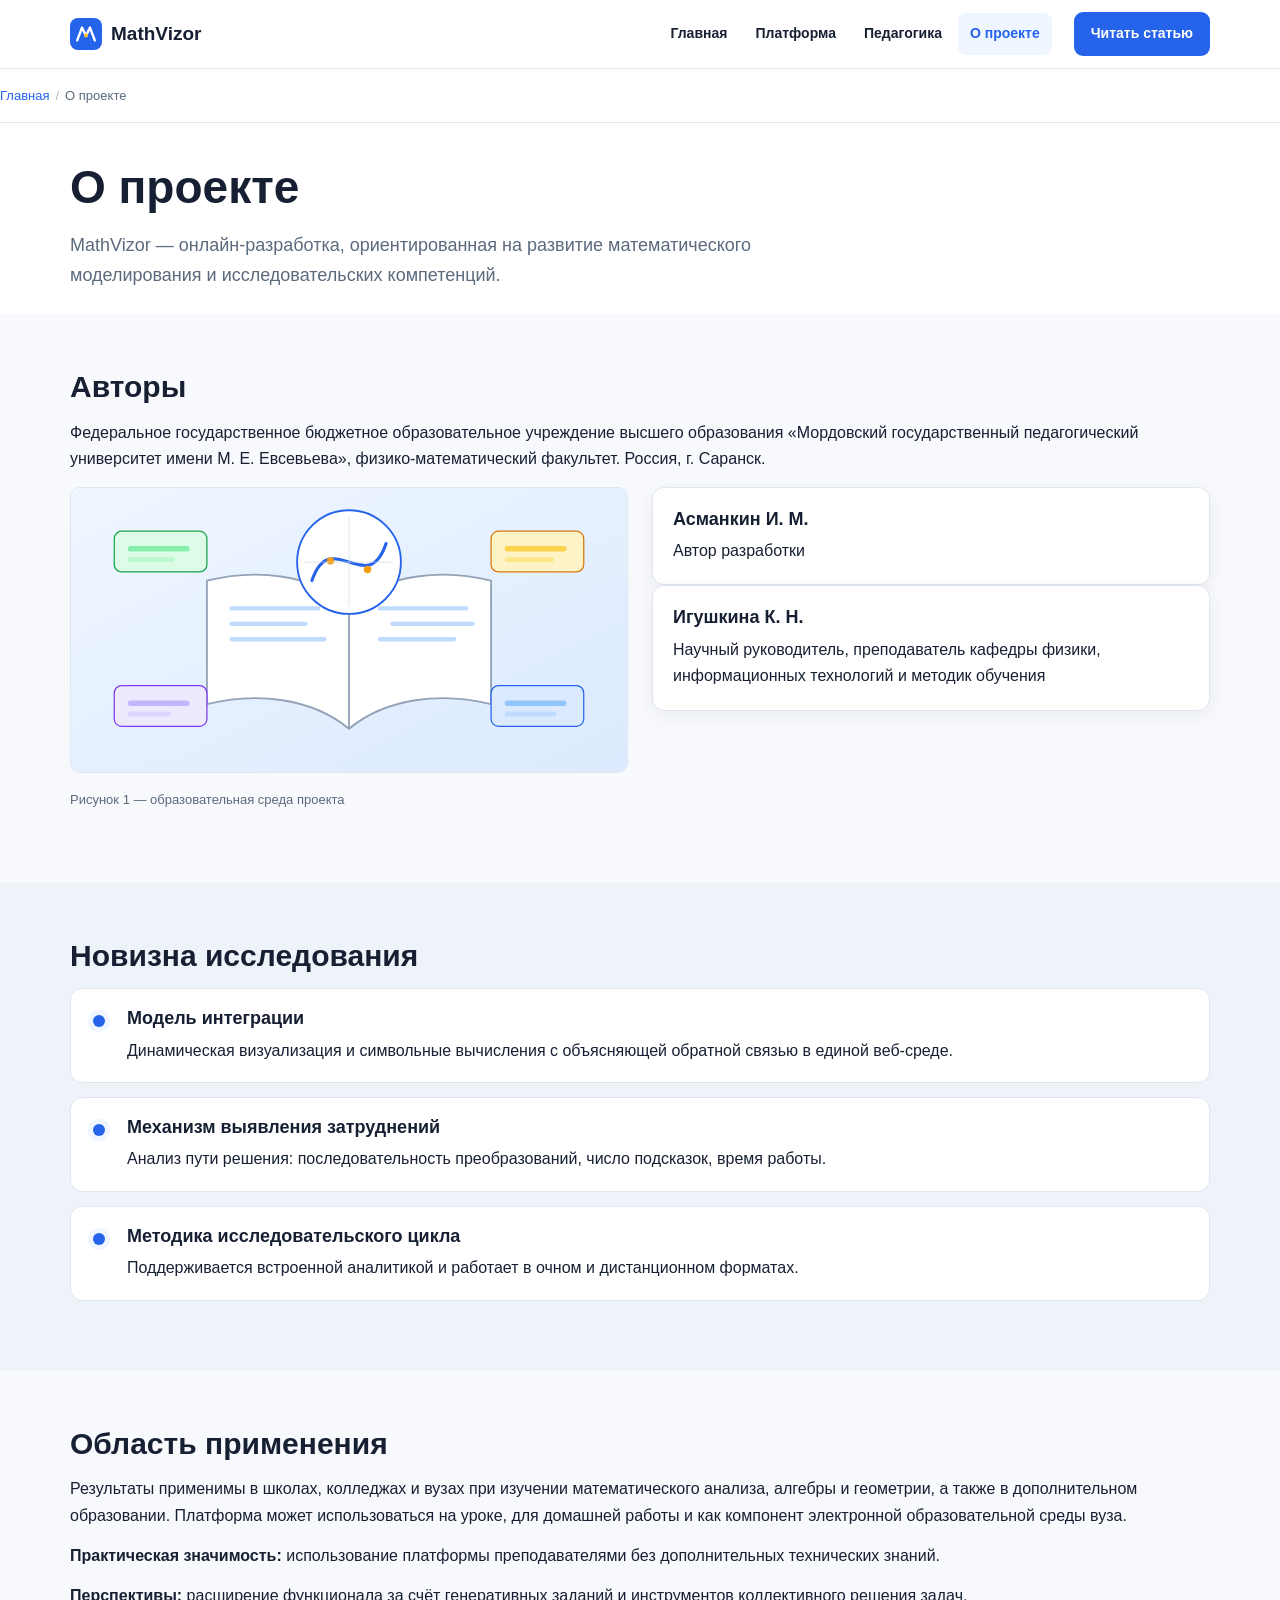
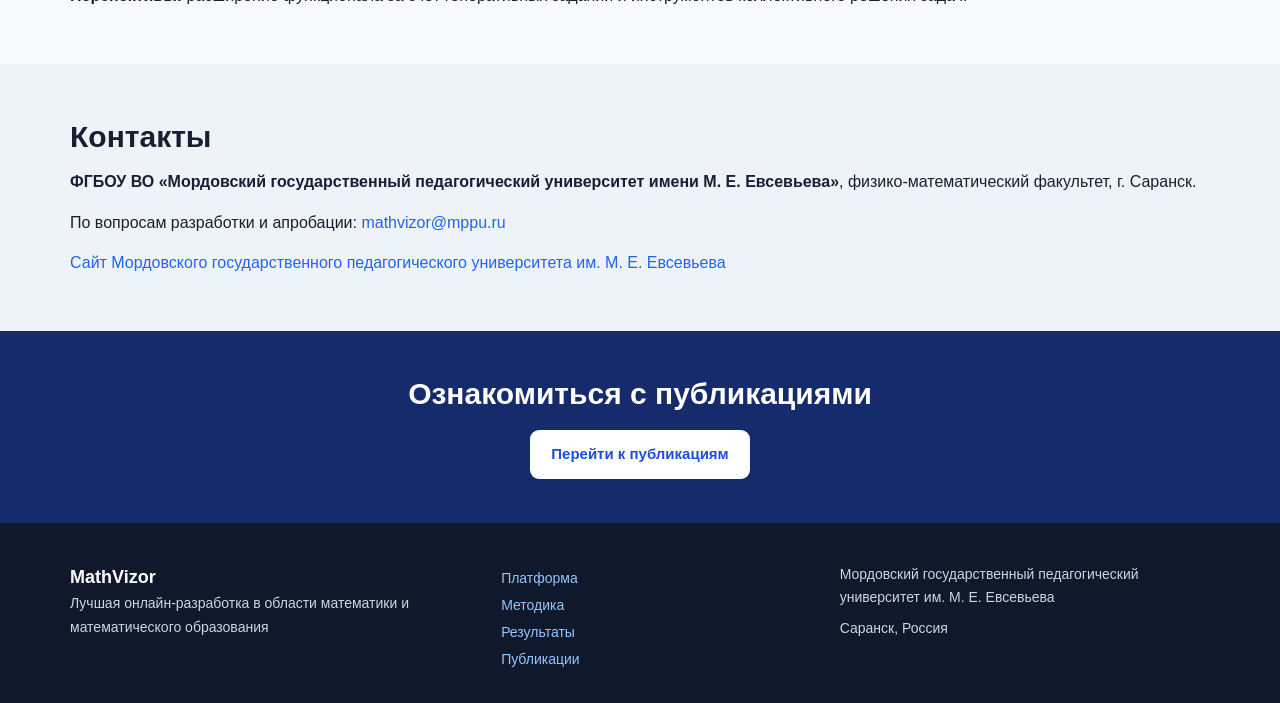
==== about.html @ 85812531 "git gut" ====
<!doctype html>
<head>
  <meta charset="utf-8">
  <meta name="viewport" content="width=device-width, initial-scale=1">
  <title>О проекте — MathVizor</title>
  <meta name="description" content="Авторы, новизна и область применения платформы MathVizor; Мордовский государственный педагогический университет, Саранск.">
  <meta property="og:title" content="О проекте — MathVizor">
  <meta property="og:description" content="Авторы, новизна и область применения платформы MathVizor; Мордовский государственный педагогический университет, Саранск.">
  <meta property="og:type" content="website">
  <link rel="icon" href="assets/img/favicon.svg" type="image/svg+xml">
  <link rel="stylesheet" href="assets/css/style.css">
</head>
<body>
  <a class="skip-link" href="#main">Перейти к содержимому</a>

  <!-- ================= ШАПКА (дублируется на всех страницах) ================= -->
  <header class="site-header">
    <div class="container header-inner">
      <a class="logo" href="index.html" aria-label="MathVizor — на главную">
        <img src="assets/img/logo.svg" alt="" width="32" height="32">
        <span>MathVizor</span>
      </a>

      <nav class="main-nav" id="main-nav" aria-label="Основная навигация">
        <ul class="nav-list">
          <li><a href="index.html">Главная</a></li>
          <li class="has-submenu">
            <a href="platform.html">Платформа</a>
            <ul class="submenu">
              <li><a href="platform.html">Возможности и интерфейс</a></li>
              <li><a href="technology.html">Архитектура и технологии</a></li>
              <li><a href="tasks.html">Задания и обратная связь</a></li>
            </ul>
          </li>
          <li class="has-submenu">
            <a href="pedagogy.html">Педагогика</a>
            <ul class="submenu">
              <li><a href="pedagogy.html">Педагогический дизайн</a></li>
              <li><a href="methodology.html">Методика использования</a></li>
              <li><a href="results.html">Результаты апробации</a></li>
            </ul>
          </li>
          <li class="has-submenu">
            <a href="about.html" class="is-active" aria-current="page">О проекте</a>
            <ul class="submenu">
              <li><a href="about.html#authors">Авторы</a></li>
              <li><a href="publications.html">Публикации</a></li>
              <li><a href="about.html#contacts">Контакты</a></li>
            </ul>
          </li>
        </ul>
      </nav>

      <a class="btn btn-primary header-cta" href="publications.html">Читать статью</a>
      <button class="nav-toggle" type="button" aria-expanded="false"
              aria-controls="main-nav" aria-label="Открыть меню">
        <span></span><span></span><span></span>
      </button>
    </div>
  </header>


  <main id="main">
<nav class="breadcrumbs" aria-label="Хлебные крошки"><ol><li><a href="index.html">Главная</a></li><li aria-current="page">О проекте</li></ol></nav>

<section class="page-head">
  <div class="container">
    <h1>О проекте</h1>
    <p class="lead">MathVizor — онлайн-разработка, ориентированная на развитие математического моделирования и исследовательских компетенций.</p>
  </div>
</section>

<section class="section" id="authors">
  <div class="container">
    <h2>Авторы</h2>
    <p>Федеральное государственное бюджетное образовательное учреждение высшего образования «Мордовский государственный педагогический университет имени М. Е. Евсевьева», физико-математический факультет. Россия, г. Саранск.</p>
    <div class="two-columns">
      <figure>
        <img src="assets/img/education-abstract.svg" alt="Иллюстрация образовательной среды: книга, график функции и карточки этапов обучения">
        <figcaption>Рисунок 1 — образовательная среда проекта</figcaption>
      </figure>
      <div>
        <article class="card"><h3>Асманкин И. М.</h3><p>Автор разработки</p></article>
        <article class="card"><h3>Игушкина К. Н.</h3><p>Научный руководитель, преподаватель кафедры физики, информационных технологий и методик обучения</p></article>
      </div>
    </div>
  </div>
</section>

<section class="section section-alt" id="novelty">
  <div class="container">
    <h2>Новизна исследования</h2>
    <ol class="timeline">
      <li><h3>Модель интеграции</h3><p>Динамическая визуализация и символьные вычисления с объясняющей обратной связью в единой веб-среде.</p></li>
      <li><h3>Механизм выявления затруднений</h3><p>Анализ пути решения: последовательность преобразований, число подсказок, время работы.</p></li>
      <li><h3>Методика исследовательского цикла</h3><p>Поддерживается встроенной аналитикой и работает в очном и дистанционном форматах.</p></li>
    </ol>
  </div>
</section>

<section class="section" id="application">
  <div class="container">
    <h2>Область применения</h2>
    <p>Результаты применимы в школах, колледжах и вузах при изучении математического анализа, алгебры и геометрии, а также в дополнительном образовании. Платформа может использоваться на уроке, для домашней работы и как компонент электронной образовательной среды вуза.</p>
    <p><strong>Практическая значимость:</strong> использование платформы преподавателями без дополнительных технических знаний.</p>
    <p><strong>Перспективы:</strong> расширение функционала за счёт генеративных заданий и инструментов коллективного решения задач.</p>
  </div>
</section>

<section class="section section-alt" id="contacts">
  <div class="container">
    <h2>Контакты</h2>
    <p><strong>ФГБОУ ВО «Мордовский государственный педагогический университет имени М. Е. Евсевьева»</strong>, физико-математический факультет, г. Саранск.</p>
    <p>По вопросам разработки и апробации: <a href="mailto:mathvizor@mppu.ru">mathvizor@mppu.ru</a></p>
    <p><a href="https://www.mppu.ru/" target="_blank" rel="noopener">Сайт Мордовского государственного педагогического университета им. М. Е. Евсевьева</a></p>
  </div>
</section>

<section class="cta">
  <div class="container"><h2>Ознакомиться с публикациями</h2><a class="btn btn-light" href="publications.html">Перейти к публикациям</a></div>
</section>
  </main>

  <!-- ================= ПОДВАЛ (дублируется на всех страницах) ================= -->
  <footer class="site-footer">
    <div class="container footer-grid">
      <div>
        <strong>MathVizor</strong>
        <p>Лучшая онлайн-разработка в области математики и математического образования</p>
      </div>
      <nav aria-label="Ссылки в подвале">
        <ul>
          <li><a href="platform.html">Платформа</a></li>
          <li><a href="methodology.html">Методика</a></li>
          <li><a href="results.html">Результаты</a></li>
          <li><a href="publications.html">Публикации</a></li>
        </ul>
      </nav>
      <div>
        <p>Мордовский государственный педагогический университет им. М. Е. Евсевьева</p>
        <p>Саранск, Россия</p>
      </div>
    </div>
  </footer>

  <script src="assets/js/main.js" defer></script>
</body>
</html>
---- assets/css/style.css ----
/* MathVizor — стили статического сайта */
:root {
  --ink: #172033;
  --muted: #5b6a7d;
  --line: #dfe6ef;
  --bg: #f7f9fc;
  --card: #ffffff;
  --accent: #2563eb;
  --accent-dark: #1d4ed8;
  --accent-soft: #eff6ff;
  --radius: 12px;
  --shadow: 0 4px 18px rgba(23, 32, 51, .06);
}

*, *::before, *::after { box-sizing: border-box; }
html { scroll-behavior: smooth; }
body {
  margin: 0;
  font: 16px/1.65 "Segoe UI", Arial, sans-serif;
  color: var(--ink);
  background: var(--bg);
}
img, svg { max-width: 100%; height: auto; }
a { color: var(--accent); text-decoration: none; }
a:hover { color: var(--accent-dark); text-decoration: underline; }
h1, h2, h3 { line-height: 1.25; }
h1 { font-size: clamp(30px, 4vw, 46px); margin: 0 0 14px; }
h2 { font-size: clamp(23px, 3vw, 30px); margin: 0 0 14px; }
h3 { font-size: 18px; margin: 0 0 8px; }
p { margin: 0 0 14px; }
ol, ul { margin: 0 0 16px; padding-left: 22px; }
li { margin: 4px 0; }
.container { width: min(1140px, 92%); margin: 0 auto; }

.visually-hidden {
  position: absolute; width: 1px; height: 1px; padding: 0; margin: -1px;
  overflow: hidden; clip: rect(0 0 0 0); white-space: nowrap; border: 0;
}
.skip-link {
  position: absolute; left: -9999px; top: 0; z-index: 100;
  background: #fff; padding: 10px 16px; border: 2px solid var(--accent);
}
.skip-link:focus { left: 12px; top: 12px; }

/* ---------- Шапка ---------- */
.site-header {
  position: sticky; top: 0; z-index: 50;
  background: rgba(255,255,255,.96);
  border-bottom: 1px solid var(--line);
  backdrop-filter: blur(10px);
}
.header-inner {
  display: flex; align-items: center; gap: 22px;
  min-height: 68px;
}
.logo {
  display: inline-flex; align-items: center; gap: 9px;
  font-weight: 800; font-size: 19px; color: var(--ink); white-space: nowrap;
}
.logo:hover { text-decoration: none; color: var(--accent); }
.logo img { width: 32px; height: 32px; }

.main-nav { margin-left: auto; }
.nav-list { display: flex; gap: 4px; list-style: none; margin: 0; padding: 0; }
.nav-list > li { position: relative; margin: 0; }
.nav-list > li > a {
  display: block; padding: 9px 12px; border-radius: 8px;
  font-size: 14px; font-weight: 600; color: var(--ink);
}
.nav-list > li > a:hover { background: var(--accent-soft); color: var(--accent); text-decoration: none; }
.nav-list a.is-active { color: var(--accent); background: var(--accent-soft); }
.submenu {
  display: none; position: absolute; top: 100%; left: 0; z-index: 60;
  min-width: 230px; list-style: none; margin: 0; padding: 8px;
  background: #fff; border: 1px solid var(--line);
  border-radius: 10px; box-shadow: var(--shadow);
}
.has-submenu:hover > .submenu,
.has-submenu:focus-within > .submenu { display: block; }
.submenu li { margin: 0; }
.submenu a { display: block; padding: 8px 10px; border-radius: 6px; font-size: 14px; color: var(--ink); }
.submenu a:hover { background: var(--accent-soft); text-decoration: none; }

.btn {
  display: inline-block; padding: 11px 20px; border-radius: 9px;
  font-weight: 700; font-size: 15px; border: 1px solid transparent; cursor: pointer;
}
.btn:hover { text-decoration: none; }
.btn-primary { background: var(--accent); color: #fff; }
.btn-primary:hover { background: var(--accent-dark); color: #fff; }
.btn-ghost { border-color: rgba(255,255,255,.7); color: #fff; }
.btn-ghost:hover { background: rgba(255,255,255,.12); color: #fff; }
.btn-light { background: #fff; color: var(--accent-dark); }
.btn-light:hover { background: #eef2ff; color: var(--accent-dark); }
.header-cta { white-space: nowrap; font-size: 14px; padding: 9px 16px; }

.nav-toggle {
  display: none; flex-direction: column; gap: 4px;
  background: none; border: 1px solid var(--line); border-radius: 8px;
  padding: 8px; cursor: pointer;
}
.nav-toggle span { display: block; width: 20px; height: 2px; background: var(--ink); }

/* ---------- Главная ---------- */
.hero {
  background: linear-gradient(135deg, #152b6b 0%, #2563eb 100%);
  color: #fff; padding: 64px 0 58px;
}
.hero h1 { font-size: clamp(46px, 8vw, 76px); margin: 0 0 8px; letter-spacing: -.02em; }
.hero .eyebrow {
  margin: 0 0 14px; font-size: 13px; letter-spacing: .08em;
  text-transform: uppercase; opacity: .85; max-width: 720px;
}
.hero .lead { font-size: clamp(18px, 2.2vw, 22px); max-width: 760px; opacity: .96; }
.hero .actions { display: flex; gap: 12px; flex-wrap: wrap; margin-top: 26px; }

.stats { background: #fff; border-bottom: 1px solid var(--line); }
.stats-grid {
  list-style: none; margin: 0; padding: 26px 0;
  display: grid; grid-template-columns: repeat(4, 1fr); gap: 18px;
}
.stats-grid li { margin: 0; text-align: center; }
.stats-grid strong { display: block; font-size: clamp(24px, 3vw, 34px); color: var(--accent); }
.stats-grid span { font-size: 14px; color: var(--muted); }
.stats-grid.compact { padding: 10px 0; }
.stats-grid.compact strong { font-size: 26px; }

.section { padding: 54px 0; }
.section-alt { background: #eef3f9; }
.section > .container > p:last-child { margin-bottom: 0; }
.mt { margin-top: 18px; }
.small { font-size: 13px; color: var(--muted); }
.text-link { font-weight: 700; }

.steps { list-style: none; padding: 0; counter-reset: step; }
.steps li {
  position: relative; padding: 12px 0 12px 52px; margin: 0;
  border-bottom: 1px solid var(--line); counter-increment: step;
}
.steps li::before {
  content: counter(step); position: absolute; left: 0; top: 10px;
  width: 32px; height: 32px; border-radius: 50%;
  background: var(--accent); color: #fff; font-weight: 700;
  display: grid; place-items: center; font-size: 14px;
}
.steps-inline { display: flex; flex-wrap: wrap; gap: 10px; }
.steps-inline li {
  border: 1px solid var(--line); border-radius: 999px;
  padding: 8px 16px 8px 44px; background: #fff; flex: 1 1 auto;
}
.steps-inline li::before { top: 5px; width: 26px; height: 26px; font-size: 13px; }

.card-grid {
  list-style: none; padding: 0;
  display: grid; grid-template-columns: repeat(auto-fit, minmax(250px, 1fr)); gap: 16px;
}
.card-grid.four { grid-template-columns: repeat(auto-fit, minmax(220px, 1fr)); }
.card {
  background: var(--card); border: 1px solid var(--line);
  border-radius: var(--radius); padding: 20px; box-shadow: var(--shadow);
}
.card p:last-child { margin-bottom: 0; }

figure { margin: 0 0 18px; }
figcaption { font-size: 13px; color: var(--muted); margin-top: 8px; }
.table-block { overflow-x: auto; }
.data-table { background: #fff; font-size: 14px; }
.data-table caption { font-weight: 700; text-align: left; padding: 10px 0; color: var(--ink); }
.data-table th, .data-table td { border: 1px solid var(--line); padding: 10px 12px; vertical-align: top; }
.data-table thead th { background: var(--accent-soft); }
.data-table tbody th { font-weight: 600; width: 30%; }

.note {
  border-left: 4px solid var(--accent); background: var(--accent-soft);
  padding: 14px 18px; border-radius: 0 10px 10px 0; margin: 20px 0 0;
  font-size: 14px;
}
.note:last-child { margin-bottom: 0; }

.cta { background: #152b6b; color: #fff; padding: 44px 0; text-align: center; }
.cta h2 { margin-bottom: 18px; }

/* ---------- Внутренние страницы ---------- */
.breadcrumbs { background: #fff; border-bottom: 1px solid var(--line); }
.breadcrumbs ol {
  list-style: none; display: flex; flex-wrap: wrap; gap: 6px;
  margin: 0; padding: 12px 0; font-size: 13px; color: var(--muted);
}
.breadcrumbs li:not(:last-child)::after { content: "/"; margin-left: 6px; color: #aab5c4; }
.page-head { background: #fff; padding: 36px 0 10px; }
.page-head .lead { max-width: 780px; color: var(--muted); font-size: 18px; }
.two-columns {
  display: grid; grid-template-columns: repeat(auto-fit, minmax(300px, 1fr)); gap: 24px;
}
.two-columns > figure { align-self: start; }

.timeline { list-style: none; padding: 0; }
.timeline li {
  position: relative; margin: 0 0 14px; padding: 18px 20px 18px 56px;
  background: #fff; border: 1px solid var(--line); border-radius: var(--radius);
}
.timeline li::before {
  content: ""; position: absolute; left: 22px; top: 26px;
  width: 12px; height: 12px; border-radius: 50%; background: var(--accent);
  box-shadow: 0 0 0 5px var(--accent-soft);
}
.timeline p:last-child { margin-bottom: 0; }

.accordion {
  background: #fff; border: 1px solid var(--line);
  border-radius: 10px; padding: 12px 18px; margin-bottom: 10px;
}
.accordion summary { cursor: pointer; font-weight: 700; }
.accordion p { margin: 12px 0 4px; color: var(--muted); }

.pub-list li { margin-bottom: 10px; }

/* ---------- Галерея фотографий ---------- */
.gallery {
  display: grid; grid-template-columns: repeat(auto-fit, minmax(230px, 1fr)); gap: 16px;
}
.gallery figure { background: #fff; border: 1px solid var(--line); border-radius: var(--radius); padding: 12px; }
.gallery img { border-radius: 8px; width: 100%; aspect-ratio: 4 / 3; object-fit: cover; background: #eef2f7; }
.gallery figcaption { font-weight: 600; text-align: center; }

/* ---------- Подвал ---------- */
.site-footer { background: #10192b; color: #cbd5e1; padding: 40px 0 28px; font-size: 14px; }
.site-footer a { color: #93c5fd; }
.footer-grid { display: grid; grid-template-columns: 1.3fr 1fr 1.2fr; gap: 30px; }
.footer-grid strong { color: #fff; font-size: 18px; }
.footer-grid ul { list-style: none; padding: 0; margin: 0; }
.footer-grid p { margin-bottom: 8px; }

/* ---------- Адаптив ---------- */
@media (max-width: 900px) {
  .nav-toggle { display: inline-flex; }
  .main-nav {
    display: none; position: absolute; top: 100%; left: 0; right: 0;
    background: #fff; border-bottom: 1px solid var(--line); padding: 10px 4%;
    box-shadow: var(--shadow);
  }
  .main-nav.is-open { display: block; }
  .nav-list { flex-direction: column; }
  .nav-list > li > a { padding: 10px 12px; }
  .submenu { position: static; box-shadow: none; border: 0; padding: 0 0 0 12px; }
  .has-submenu:hover > .submenu, .has-submenu:focus-within > .submenu { display: block; }
  .header-cta { display: none; }
  .footer-grid { grid-template-columns: 1fr; gap: 18px; }
}
@media (max-width: 620px) {
  .stats-grid { grid-template-columns: repeat(2, 1fr); }
  .section { padding: 38px 0; }
  .hero { padding: 46px 0 40px; }
  .data-table { font-size: 13px; }
  .data-table th, .data-table td { padding: 8px; }
  .data-table tbody th { width: auto; }
}
/* ---------- Иллюстрации ---------- */
.hero-inner {
  position: relative;
  display: grid;
  grid-template-columns: minmax(0, 1fr) minmax(280px, 42%);
  gap: 26px;
  align-items: center;
}
.hero-inner > .eyebrow,
.hero-inner > h1,
.hero-inner > .lead,
.hero-inner > .actions { grid-column: 1; }
.hero-art {
  grid-column: 2;
  grid-row: 1 / span 4;
  margin: 0;
}
.hero-art img {
  border-radius: 14px;
  border: 1px solid rgba(255,255,255,.25);
  box-shadow: 0 18px 45px rgba(0,0,0,.28);
}
.cycle-figure { max-width: 420px; margin: 0 auto 26px; }
.two-columns figure img { border-radius: 10px; border: 1px solid var(--line); }
.gallery img { object-fit: cover; background: #fff; }

@media (max-width: 900px) {
  .hero-inner { grid-template-columns: 1fr; }
  .hero-art { grid-column: 1; grid-row: auto; margin-top: 22px; }
}

@media print {
  .site-header, .nav-toggle, .cta, .skip-link { display: none; }
  body { background: #fff; }
  .section { padding: 18px 0; }
}
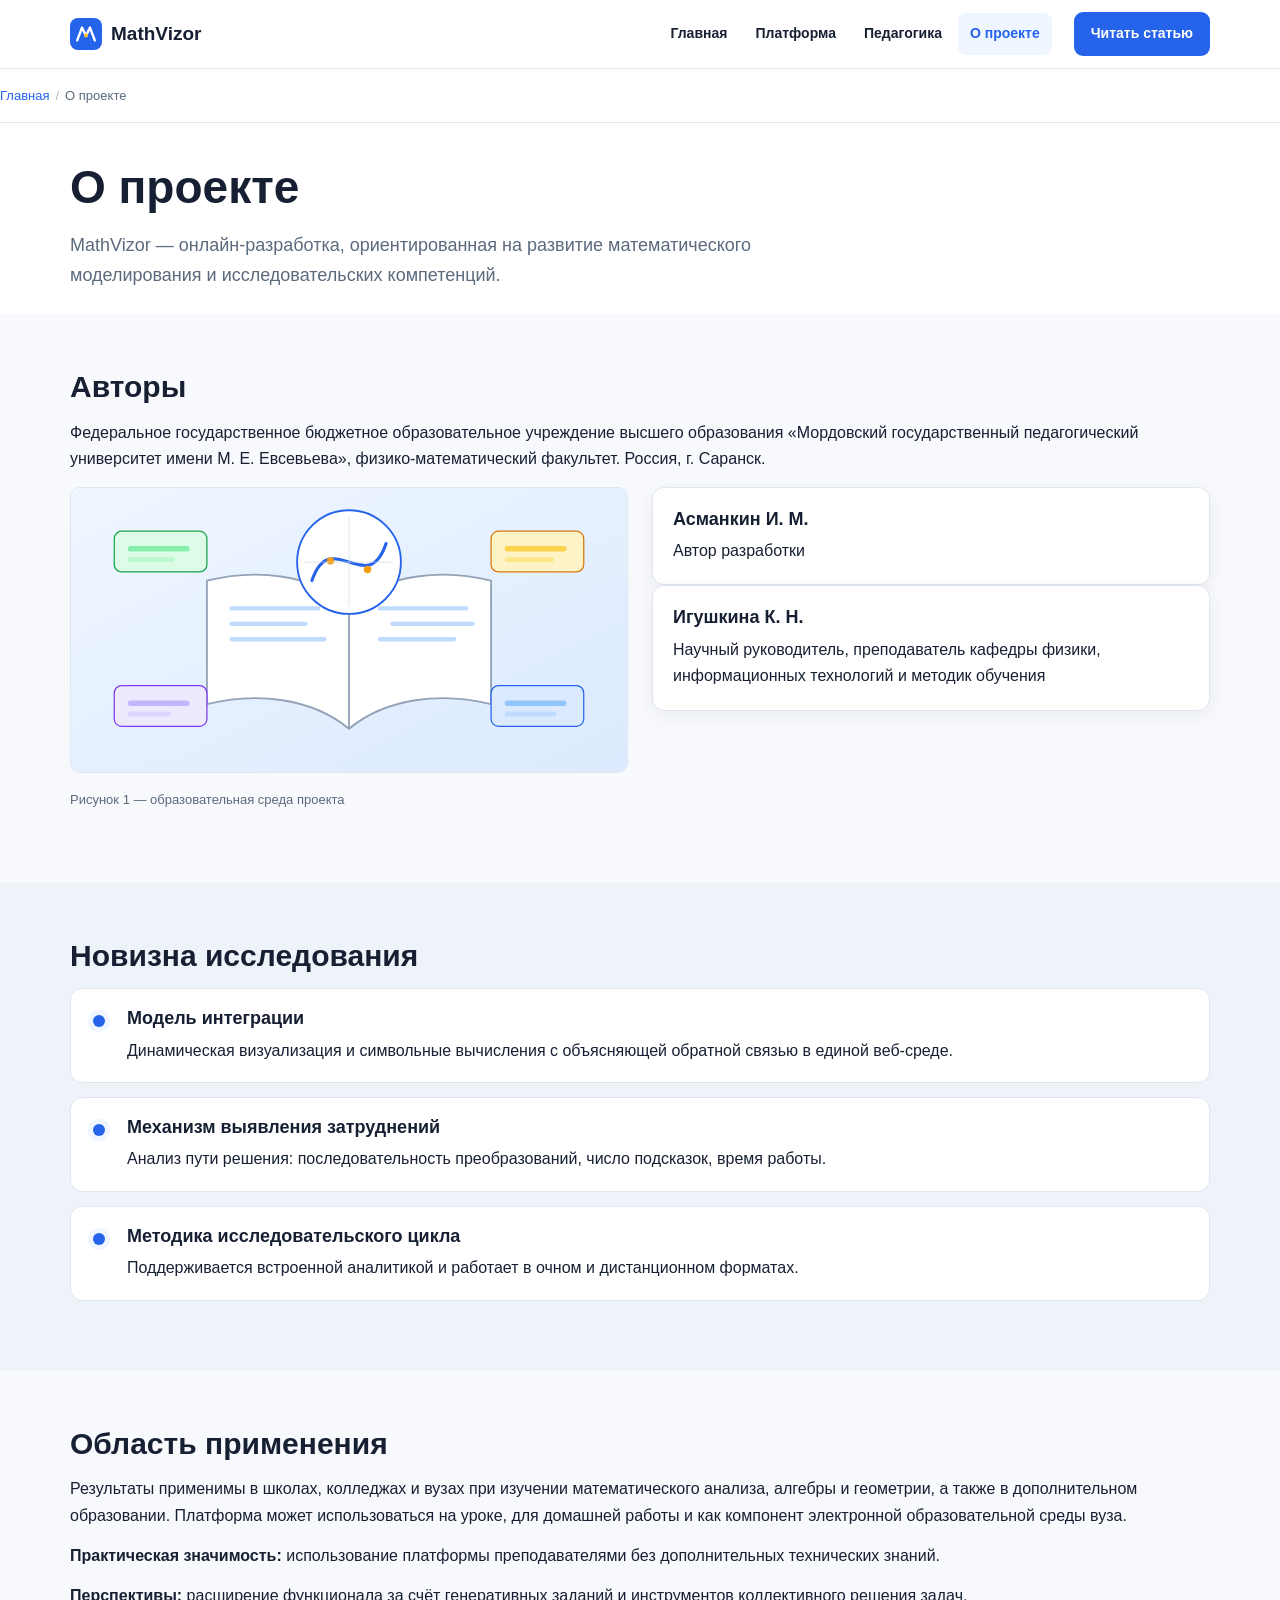
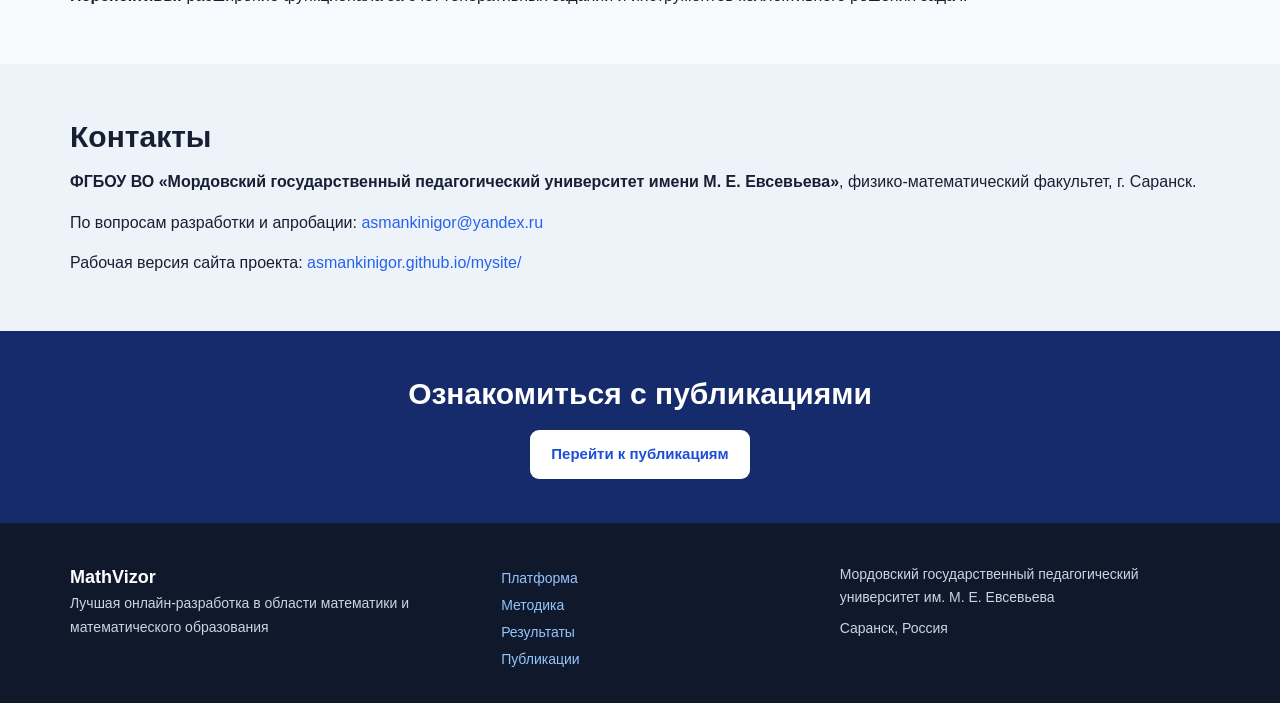
==== commit 01ed7620: "git gut v2" ====
--- a/about.html
+++ b/about.html
@@ -111,8 +111,8 @@
   <div class="container">
     <h2>Контакты</h2>
     <p><strong>ФГБОУ ВО «Мордовский государственный педагогический университет имени М. Е. Евсевьева»</strong>, физико-математический факультет, г. Саранск.</p>
-    <p>По вопросам разработки и апробации: <a href="mailto:mathvizor@mppu.ru">mathvizor@mppu.ru</a></p>
-    <p><a href="https://www.mppu.ru/" target="_blank" rel="noopener">Сайт Мордовского государственного педагогического университета им. М. Е. Евсевьева</a></p>
+    <p>По вопросам разработки и апробации: <a href="mailto:asmankinigor@yandex.ru">asmankinigor@yandex.ru</a></p>
+    <p>Рабочая версия сайта проекта: <a href="https://asmankinigor.github.io/mysite/" target="_blank" rel="noopener">asmankinigor.github.io/mysite/</a></p>
   </div>
 </section>
 
--- a/assets/css/style.css
+++ b/assets/css/style.css
@@ -14,6 +14,7 @@
 
 *, *::before, *::after { box-sizing: border-box; }
 html { scroll-behavior: smooth; }
+[id] { scroll-margin-top: 84px; }
 body {
   margin: 0;
   font: 16px/1.65 "Segoe UI", Arial, sans-serif;
@@ -222,6 +223,94 @@
 .gallery figure { background: #fff; border: 1px solid var(--line); border-radius: var(--radius); padding: 12px; }
 .gallery img { border-radius: 8px; width: 100%; aspect-ratio: 4 / 3; object-fit: cover; background: #eef2f7; }
 .gallery figcaption { font-weight: 600; text-align: center; }
+
+/* ---------- Форма ввода задания ---------- */
+.task-form {
+  background: #fff; border: 1px solid var(--line);
+  border-radius: var(--radius); padding: 24px; box-shadow: var(--shadow);
+}
+.form-grid { display: grid; grid-template-columns: repeat(2, minmax(0, 1fr)); gap: 20px; }
+.form-field { display: flex; flex-direction: column; min-width: 0; }
+.form-field label { font-weight: 700; margin-bottom: 6px; }
+.form-field .sub-label { margin-top: 16px; }
+.form-field input[type="text"],
+.form-field textarea,
+.form-field select,
+.result-override select {
+  width: 100%; padding: 10px 12px; border: 1px solid var(--line);
+  border-radius: 8px; background: #fff; color: var(--ink);
+  font: inherit; font-size: 15px;
+}
+.form-field textarea { resize: vertical; min-height: 96px; }
+.form-field input:focus,
+.form-field textarea:focus,
+.form-field select:focus,
+.result-override select:focus { outline: 2px solid var(--accent); outline-offset: 1px; }
+.form-field input[type="file"] { font-size: 13px; max-width: 100%; padding: 6px 0; }
+.field-hint { font-size: 13px; color: var(--muted); margin: 6px 0 0; }
+.graph-preview {
+  display: block; max-height: 220px; margin-top: 10px;
+  border: 1px solid var(--line); border-radius: 8px; background: #f8fafc; object-fit: contain;
+}
+.graph-preview[hidden] { display: none; }
+.form-actions { display: flex; flex-wrap: wrap; gap: 10px; margin-top: 20px; }
+.form-actions .btn-light { border-color: var(--line); }
+
+.task-result { margin-top: 22px; }
+.task-result[hidden] { display: none; }
+.result-card {
+  background: #fff; border: 1px solid var(--accent); border-left-width: 5px;
+  border-radius: var(--radius); padding: 24px; box-shadow: var(--shadow);
+}
+.result-label {
+  margin: 0 0 4px; font-size: 13px; font-weight: 700;
+  text-transform: uppercase; letter-spacing: .05em; color: var(--accent);
+}
+.result-card h3 { font-size: 22px; }
+.result-summary { color: var(--muted); }
+.result-caption { margin: 14px 0 4px; font-size: 14px; font-weight: 700; }
+.result-signals { font-size: 14px; color: var(--muted); margin-bottom: 18px; }
+.result-override {
+  display: flex; flex-wrap: wrap; align-items: center; gap: 10px;
+  margin-top: 20px; padding-top: 16px; border-top: 1px solid var(--line);
+}
+.result-override label { font-size: 14px; font-weight: 600; }
+.result-override select { width: auto; max-width: 100%; }
+.result-override .btn-light { border-color: var(--line); }
+.result-error { border-left-color: #b45309; }
+.result-error h3 { color: #b45309; }
+
+.generated-method {
+  margin-top: 22px; padding-top: 18px; border-top: 1px solid var(--line);
+}
+.generated-method h4 { font-size: 19px; margin: 0 0 12px; }
+.method-steps { list-style: none; padding: 0; counter-reset: method; }
+.method-steps li {
+  position: relative; margin: 0 0 12px; padding: 12px 16px 12px 46px;
+  background: var(--accent-soft); border-radius: 10px;
+}
+.method-steps li strong { display: block; color: var(--accent-dark); }
+.method-steps p { margin: 4px 0 0; font-size: 14px; color: var(--ink); }
+.method-implementation {
+  margin-top: 16px; padding: 16px; background: #f8fafc;
+  border: 1px solid var(--line); border-radius: 10px;
+}
+.method-implementation h5 { font-size: 16px; margin: 0 0 10px; }
+.method-implementation p { font-size: 14px; margin-bottom: 8px; }
+.method-plot-wrap { margin: 12px 0 6px; }
+.plot-svg-host { display: block; }
+.method-plot {
+  display: block; width: 100%; max-width: 680px; height: auto;
+  background: #fff; border: 1px solid var(--line); border-radius: 8px; margin: 10px 0;
+  cursor: grab; touch-action: none; user-select: none;
+}
+.method-plot.is-dragging { cursor: grabbing; }
+.method-plot text { font-family: var(--font-body, system-ui, sans-serif); pointer-events: none; }
+.plot-hover text { paint-order: stroke; }
+.plot-scale { font-size: 12px; color: #64748b; margin: 0; }
+.plot-hint { font-size: 12px; color: #94a3b8; margin: 4px 0 0; }
+.form-field-wide { max-width: 760px; }
+.method-link { margin: 18px 0 0; }
 
 /* ---------- Подвал ---------- */
 .site-footer { background: #10192b; color: #cbd5e1; padding: 40px 0 28px; font-size: 14px; }
@@ -254,6 +343,9 @@
   .data-table { font-size: 13px; }
   .data-table th, .data-table td { padding: 8px; }
   .data-table tbody th { width: auto; }
+  .form-grid { grid-template-columns: 1fr; }
+  .task-form, .result-card { padding: 18px; }
+  .result-override select { width: 100%; }
 }
 /* ---------- Иллюстрации ---------- */
 .hero-inner {
